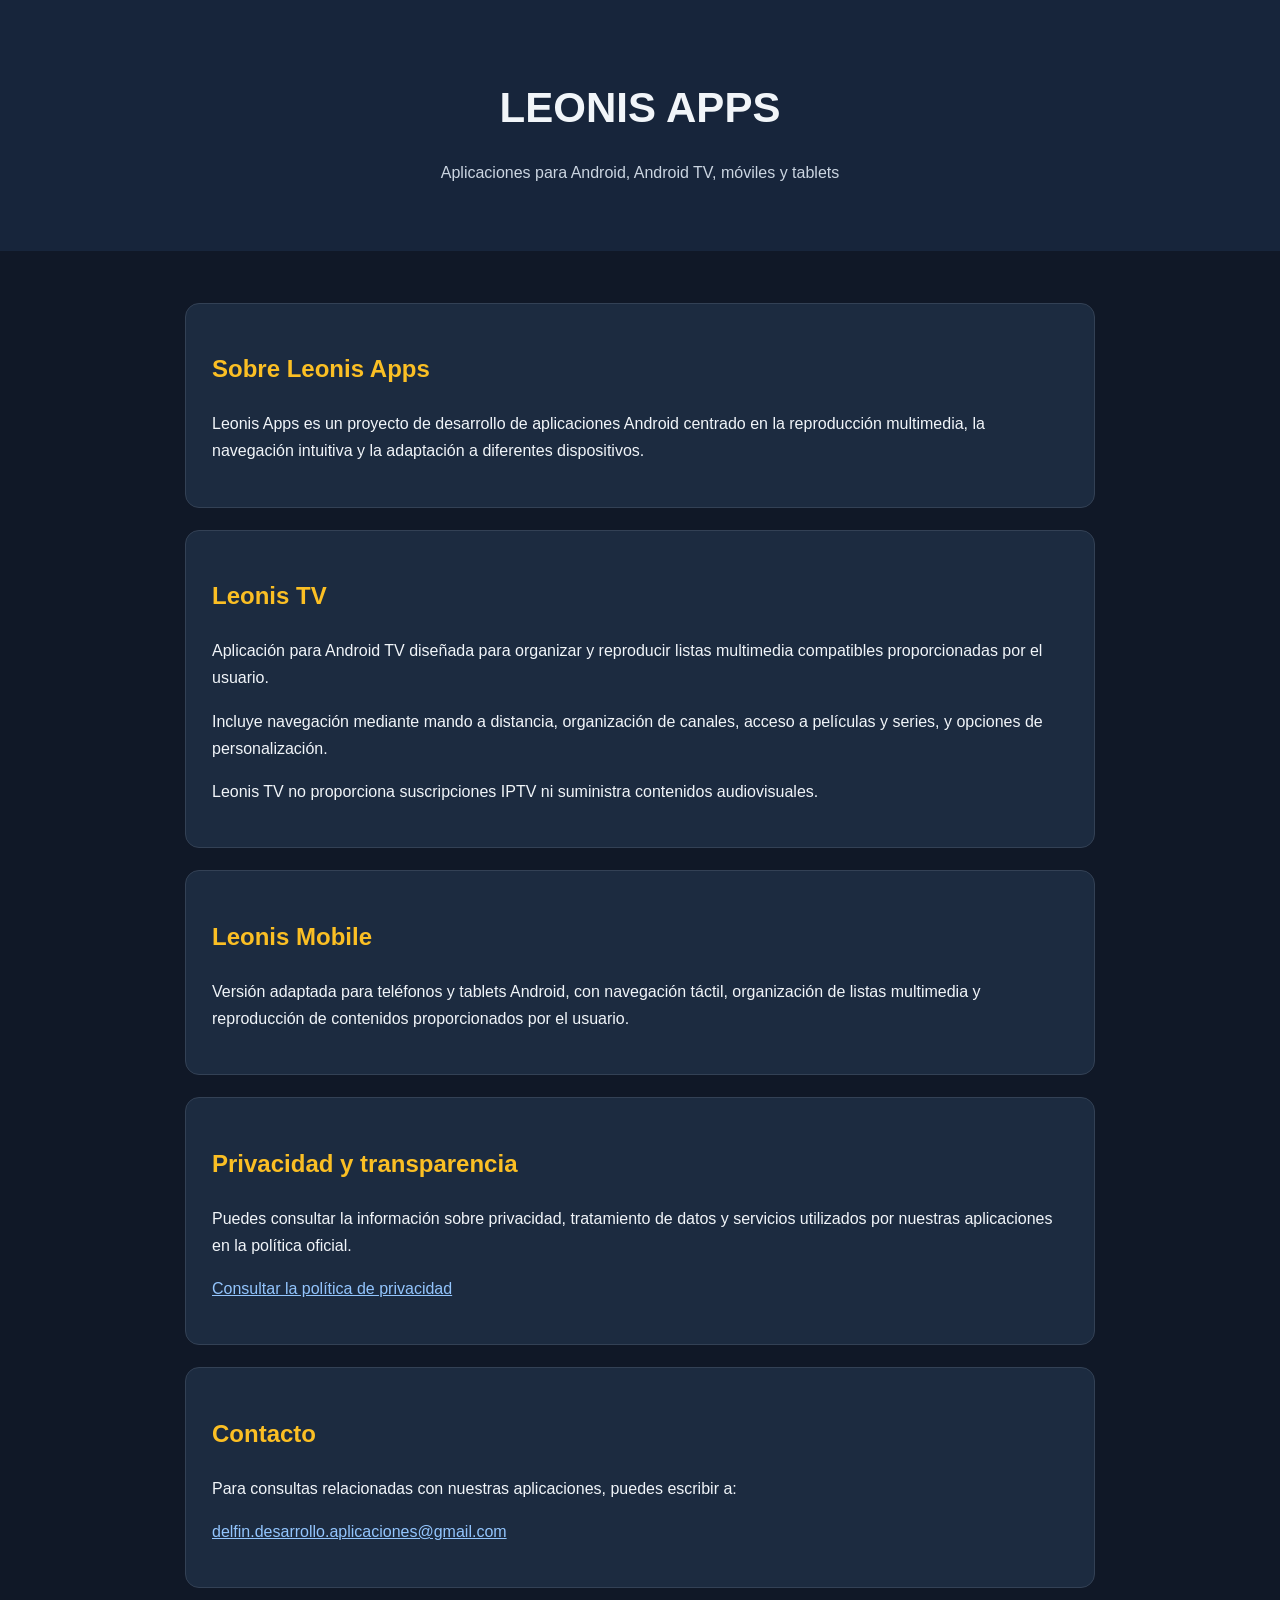
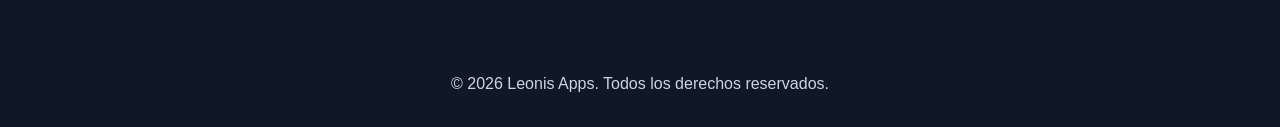
==== index.html @ 9928e3b8 "Create index.html" ====
<!DOCTYPE html>
<html lang="es">
<head>
  <meta charset="UTF-8">
  <meta name="viewport" content="width=device-width, initial-scale=1">
  <meta name="google-adsense-account"
        content="ca-pub-5073431375386624">

  <title>Leonis Apps | Aplicaciones Android</title>
  <meta name="description"
        content="Información oficial sobre las aplicaciones Leonis para Android, Android TV, móviles y tablets.">

  <style>
    * { box-sizing: border-box; }
    body {
      margin: 0;
      background: #101827;
      color: #f1f5f9;
      font-family: Arial, sans-serif;
      line-height: 1.7;
    }
    header {
      text-align: center;
      padding: 72px 20px 48px;
      background: #17253b;
    }
    h1 { font-size: 42px; margin: 0; }
    h2 { color: #fbbf24; }
    .subtitle { color: #cbd5e1; }
    main { max-width: 950px; margin: auto; padding: 30px 20px; }
    section {
      background: #1c2b40;
      border: 1px solid #334155;
      border-radius: 14px;
      padding: 26px;
      margin: 22px 0;
    }
    a { color: #93c5fd; }
    a:focus-visible {
      outline: 3px solid #fbbf24;
      outline-offset: 4px;
    }
    footer {
      text-align: center;
      padding: 30px 20px;
      color: #cbd5e1;
    }
  </style>
</head>

<body>
  <header>
    <h1>LEONIS APPS</h1>
    <p class="subtitle">
      Aplicaciones para Android, Android TV, móviles y tablets
    </p>
  </header>

  <main>
    <section>
      <h2>Sobre Leonis Apps</h2>
      <p>
        Leonis Apps es un proyecto de desarrollo de
        aplicaciones Android centrado en la reproducción
        multimedia, la navegación intuitiva y la
        adaptación a diferentes dispositivos.
      </p>
    </section>

    <section>
      <h2>Leonis TV</h2>
      <p>
        Aplicación para Android TV diseñada para organizar
        y reproducir listas multimedia compatibles
        proporcionadas por el usuario.
      </p>
      <p>
        Incluye navegación mediante mando a distancia,
        organización de canales, acceso a películas y
        series, y opciones de personalización.
      </p>
      <p>
        Leonis TV no proporciona suscripciones IPTV ni
        suministra contenidos audiovisuales.
      </p>
    </section>

    <section>
      <h2>Leonis Mobile</h2>
      <p>
        Versión adaptada para teléfonos y tablets Android,
        con navegación táctil, organización de listas
        multimedia y reproducción de contenidos
        proporcionados por el usuario.
      </p>
    </section>

    <section>
      <h2>Privacidad y transparencia</h2>
      <p>
        Puedes consultar la información sobre privacidad,
        tratamiento de datos y servicios utilizados por
        nuestras aplicaciones en la política oficial.
      </p>
      <p>
        <a href="https://delfindesarrolloaplicaciones.github.io/leonis-privacy/">
          Consultar la política de privacidad
        </a>
      </p>
    </section>

    <section>
      <h2>Contacto</h2>
      <p>
        Para consultas relacionadas con nuestras
        aplicaciones, puedes escribir a:
      </p>
      <p>
        <a href="mailto:delfin.desarrollo.aplicaciones@gmail.com">
          delfin.desarrollo.aplicaciones@gmail.com
        </a>
      </p>
    </section>
  </main>

  <footer>
    © 2026 Leonis Apps. Todos los derechos reservados.
  </footer>
</body>
</html>
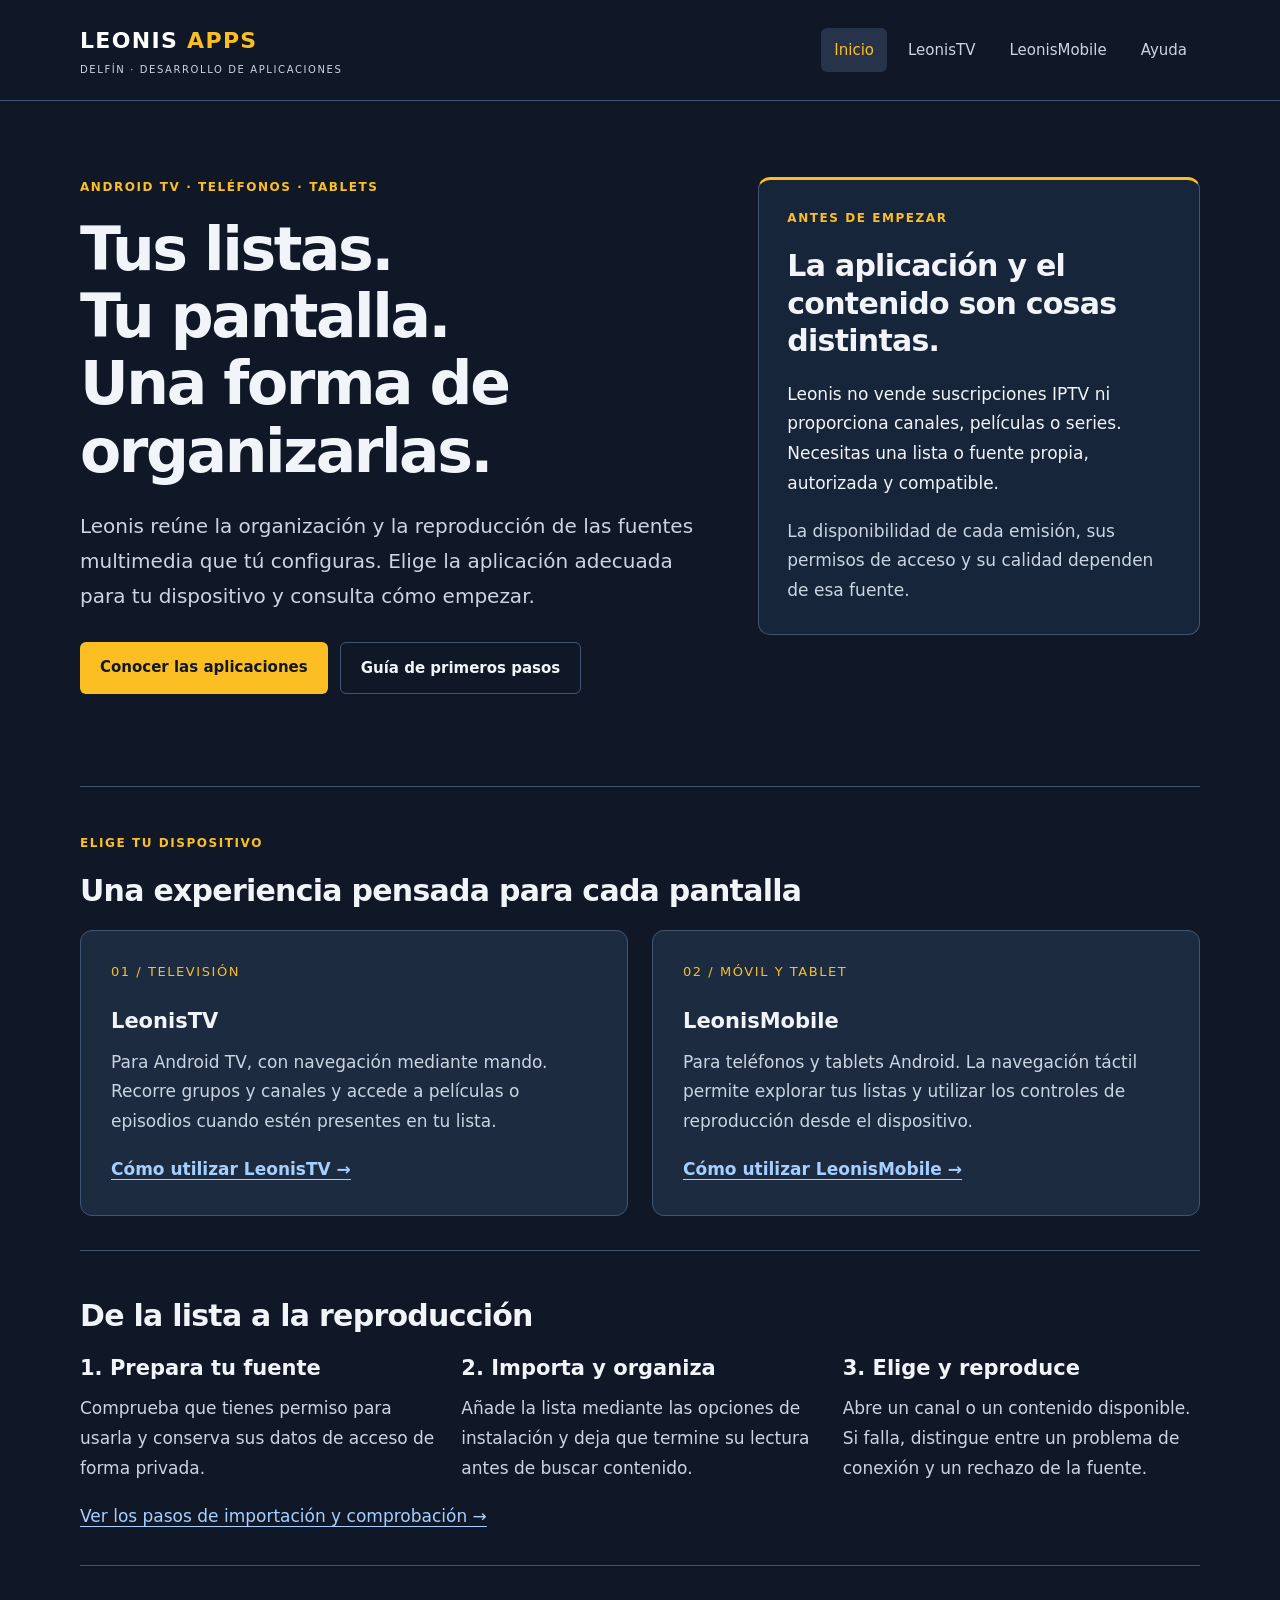
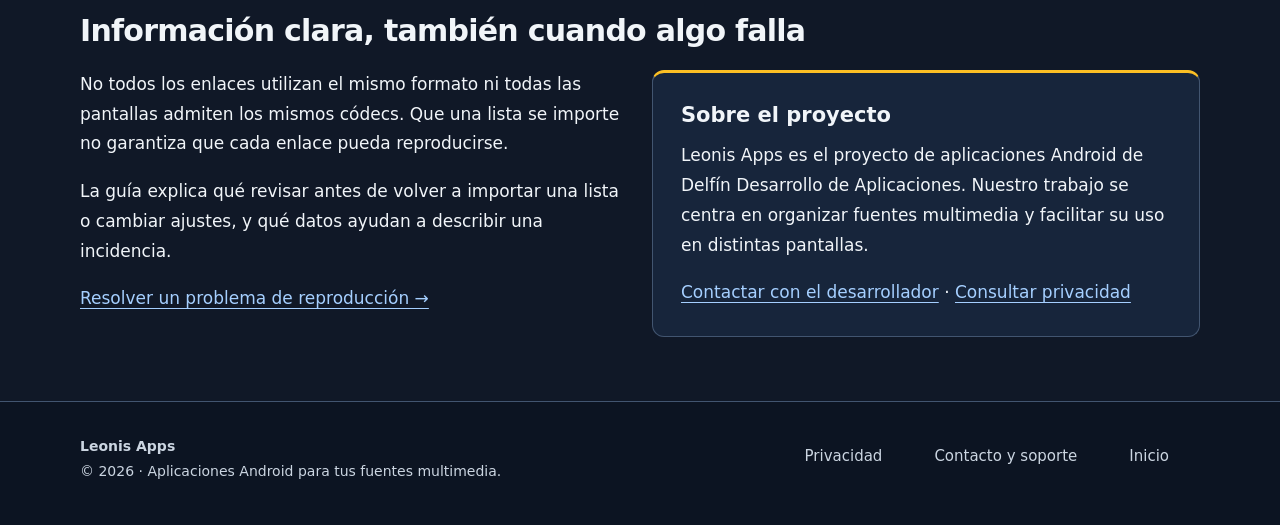
==== commit bc11de65: "Improve Leonis application pages and practical help (approved 2026-10-25)" ====
--- a/index.html
+++ b/index.html
@@ -1,131 +1,12 @@
-
-<!DOCTYPE html>
-<html lang="es">
-<head>
-  <meta charset="UTF-8">
-  <meta name="viewport" content="width=device-width, initial-scale=1">
-  <meta name="google-adsense-account"
-        content="ca-pub-5073431375386624">
-
-  <title>Leonis Apps | Aplicaciones Android</title>
-  <meta name="description"
-        content="Información oficial sobre las aplicaciones Leonis para Android, Android TV, móviles y tablets.">
-
-  <style>
-    * { box-sizing: border-box; }
-    body {
-      margin: 0;
-      background: #101827;
-      color: #f1f5f9;
-      font-family: Arial, sans-serif;
-      line-height: 1.7;
-    }
-    header {
-      text-align: center;
-      padding: 72px 20px 48px;
-      background: #17253b;
-    }
-    h1 { font-size: 42px; margin: 0; }
-    h2 { color: #fbbf24; }
-    .subtitle { color: #cbd5e1; }
-    main { max-width: 950px; margin: auto; padding: 30px 20px; }
-    section {
-      background: #1c2b40;
-      border: 1px solid #334155;
-      border-radius: 14px;
-      padding: 26px;
-      margin: 22px 0;
-    }
-    a { color: #93c5fd; }
-    a:focus-visible {
-      outline: 3px solid #fbbf24;
-      outline-offset: 4px;
-    }
-    footer {
-      text-align: center;
-      padding: 30px 20px;
-      color: #cbd5e1;
-    }
-  </style>
-</head>
-
-<body>
-  <header>
-    <h1>LEONIS APPS</h1>
-    <p class="subtitle">
-      Aplicaciones para Android, Android TV, móviles y tablets
-    </p>
-  </header>
-
-  <main>
-    <section>
-      <h2>Sobre Leonis Apps</h2>
-      <p>
-        Leonis Apps es un proyecto de desarrollo de
-        aplicaciones Android centrado en la reproducción
-        multimedia, la navegación intuitiva y la
-        adaptación a diferentes dispositivos.
-      </p>
-    </section>
-
-    <section>
-      <h2>Leonis TV</h2>
-      <p>
-        Aplicación para Android TV diseñada para organizar
-        y reproducir listas multimedia compatibles
-        proporcionadas por el usuario.
-      </p>
-      <p>
-        Incluye navegación mediante mando a distancia,
-        organización de canales, acceso a películas y
-        series, y opciones de personalización.
-      </p>
-      <p>
-        Leonis TV no proporciona suscripciones IPTV ni
-        suministra contenidos audiovisuales.
-      </p>
-    </section>
-
-    <section>
-      <h2>Leonis Mobile</h2>
-      <p>
-        Versión adaptada para teléfonos y tablets Android,
-        con navegación táctil, organización de listas
-        multimedia y reproducción de contenidos
-        proporcionados por el usuario.
-      </p>
-    </section>
-
-    <section>
-      <h2>Privacidad y transparencia</h2>
-      <p>
-        Puedes consultar la información sobre privacidad,
-        tratamiento de datos y servicios utilizados por
-        nuestras aplicaciones en la política oficial.
-      </p>
-      <p>
-        <a href="https://delfindesarrolloaplicaciones.github.io/leonis-privacy/">
-          Consultar la política de privacidad
-        </a>
-      </p>
-    </section>
-
-    <section>
-      <h2>Contacto</h2>
-      <p>
-        Para consultas relacionadas con nuestras
-        aplicaciones, puedes escribir a:
-      </p>
-      <p>
-        <a href="mailto:delfin.desarrollo.aplicaciones@gmail.com">
-          delfin.desarrollo.aplicaciones@gmail.com
-        </a>
-      </p>
-    </section>
-  </main>
-
-  <footer>
-    © 2026 Leonis Apps. Todos los derechos reservados.
-  </footer>
-</body>
-</html>
+<!doctype html>
+<html lang="es"><head><meta charset="utf-8"><meta name="viewport" content="width=device-width, initial-scale=1"><meta name="description" content="Conoce LeonisTV y LeonisMobile: aplicaciones para organizar y reproducir tus listas multimedia en Android. Guías de uso, compatibilidad y soporte.">
+<meta name="google-adsense-account" content="ca-pub-5073431375386624">
+<title>Tus listas multimedia, organizadas | Leonis Apps</title><link rel="stylesheet" href="assets/site.css"></head>
+<body><a class="skip" href="#contenido">Saltar al contenido</a><header class="site-header"><div class="wrap header-inner"><a class="brand" href="index.html">LEONIS<span> APPS</span><small>DELFÍN · DESARROLLO DE APLICACIONES</small></a><nav aria-label="Navegación principal"><a href="index.html" aria-current="page">Inicio</a><a href="leonis-tv.html">LeonisTV</a><a href="leonis-mobile.html">LeonisMobile</a><a href="ayuda.html">Ayuda</a></nav></div></header>
+<main id="contenido" class="wrap">
+<div class="hero"><div><p class="eyebrow">Android TV · Teléfonos · Tablets</p><h1>Tus listas.<br>Tu pantalla.<br>Una forma de organizarlas.</h1><p class="lead">Leonis reúne la organización y la reproducción de las fuentes multimedia que tú configuras. Elige la aplicación adecuada para tu dispositivo y consulta cómo empezar.</p><div class="actions"><a class="button" href="#aplicaciones">Conocer las aplicaciones</a><a class="button secondary" href="ayuda.html">Guía de primeros pasos</a></div></div><aside class="aside"><p class="eyebrow">Antes de empezar</p><h2>La aplicación y el contenido son cosas distintas.</h2><p>Leonis no vende suscripciones IPTV ni proporciona canales, películas o series. Necesitas una lista o fuente propia, autorizada y compatible.</p><p class="muted">La disponibilidad de cada emisión, sus permisos de acceso y su calidad dependen de esa fuente.</p></aside></div>
+<section class="section" id="aplicaciones"><p class="eyebrow">Elige tu dispositivo</p><h2>Una experiencia pensada para cada pantalla</h2><div class="grid"><article class="card"><span class="number">01 / TELEVISIÓN</span><h3>LeonisTV</h3><p>Para Android TV, con navegación mediante mando. Recorre grupos y canales y accede a películas o episodios cuando estén presentes en tu lista.</p><a href="leonis-tv.html">Cómo utilizar LeonisTV →</a></article><article class="card"><span class="number">02 / MÓVIL Y TABLET</span><h3>LeonisMobile</h3><p>Para teléfonos y tablets Android. La navegación táctil permite explorar tus listas y utilizar los controles de reproducción desde el dispositivo.</p><a href="leonis-mobile.html">Cómo utilizar LeonisMobile →</a></article></div></section>
+<section class="section"><h2>De la lista a la reproducción</h2><div class="grid three"><article><h3>1. Prepara tu fuente</h3><p class="muted">Comprueba que tienes permiso para usarla y conserva sus datos de acceso de forma privada.</p></article><article><h3>2. Importa y organiza</h3><p class="muted">Añade la lista mediante las opciones de instalación y deja que termine su lectura antes de buscar contenido.</p></article><article><h3>3. Elige y reproduce</h3><p class="muted">Abre un canal o un contenido disponible. Si falla, distingue entre un problema de conexión y un rechazo de la fuente.</p></article></div><a href="ayuda.html#importar">Ver los pasos de importación y comprobación →</a></section>
+<section class="section"><h2>Información clara, también cuando algo falla</h2><div class="grid"><div><p>No todos los enlaces utilizan el mismo formato ni todas las pantallas admiten los mismos códecs. Que una lista se importe no garantiza que cada enlace pueda reproducirse.</p><p>La guía explica qué revisar antes de volver a importar una lista o cambiar ajustes, y qué datos ayudan a describir una incidencia.</p><a href="ayuda.html#diagnostico">Resolver un problema de reproducción →</a></div><div class="aside"><h3>Sobre el proyecto</h3><p>Leonis Apps es el proyecto de aplicaciones Android de Delfín Desarrollo de Aplicaciones. Nuestro trabajo se centra en organizar fuentes multimedia y facilitar su uso en distintas pantallas.</p><p><a href="ayuda.html#contacto">Contactar con el desarrollador</a> · <a href="leonis-privacy/">Consultar privacidad</a></p></div></div></section>
+</main>
+<footer class="site-footer"><div class="wrap footer-inner"><div><strong>Leonis Apps</strong><br>© 2026 · Aplicaciones Android para tus fuentes multimedia.</div><nav aria-label="Información y contacto"><a href="leonis-privacy/">Privacidad</a><a href="ayuda.html#contacto">Contacto y soporte</a><a href="index.html">Inicio</a></nav></div></footer></body></html>
--- a/assets/site.css
+++ b/assets/site.css
@@ -0,0 +1,5 @@
+
+:root{color-scheme:dark;--bg:#101827;--panel:#17253b;--card:#1c2b40;--text:#f1f5f9;--muted:#cbd5e1;--gold:#fbbf24;--line:#425570;--link:#a5cfff}
+*{box-sizing:border-box}html{scroll-behavior:smooth;scroll-padding-top:24px}body{margin:0;background:var(--bg);color:var(--text);font:17px/1.75 system-ui,-apple-system,"Segoe UI",sans-serif}a{color:var(--link);text-underline-offset:.22em}a:hover{color:#fff}a:focus-visible,summary:focus-visible{outline:3px solid var(--gold);outline-offset:5px;border-radius:2px}.skip{position:absolute;left:16px;top:-100px;z-index:5;background:var(--gold);color:#101827;padding:12px}.skip:focus{top:10px}.wrap{width:min(1120px,calc(100% - 48px));margin:auto}.site-header{border-bottom:1px solid var(--line);background:var(--bg)}.header-inner{display:flex;align-items:center;justify-content:space-between;gap:24px;min-height:100px;padding-block:18px}.brand{font-size:22px;letter-spacing:.06em;font-weight:850;text-decoration:none;color:#fff;white-space:nowrap}.brand span{color:var(--gold)}.brand small{display:block;font-size:10px;letter-spacing:.16em;color:var(--muted);font-weight:500}nav{display:flex;gap:8px;flex-wrap:wrap}nav a{padding:9px 13px;text-decoration:none;font-size:15px;border-radius:6px;color:var(--muted)}nav a[aria-current=page]{color:var(--gold);background:#26334b}main{padding-bottom:64px}.hero{padding:76px 0 58px;display:grid;grid-template-columns:1.4fr 1fr;gap:60px;align-items:start}.eyebrow{color:var(--gold);text-transform:uppercase;font-weight:700;letter-spacing:.13em;font-size:12px;margin:0 0 18px}h1{font-size:clamp(36px,5vw,60px);line-height:1.12;letter-spacing:-.04em;margin:0 0 24px;max-width:800px}h2{font-size:30px;line-height:1.25;letter-spacing:-.025em;margin:0 0 20px}h3{font-size:21px;line-height:1.35;margin:0 0 12px}p{margin:0 0 18px}.lead{font-size:20px;color:var(--muted);max-width:720px}.muted{color:var(--muted)}.button{display:inline-block;background:var(--gold);color:#101827;padding:12px 20px;border-radius:6px;text-decoration:none;font-weight:750;font-size:15px}.button:hover{background:#ffe097;color:#101827}.button.secondary{background:transparent;color:var(--text);border:1px solid var(--line)}.actions{display:flex;gap:12px;flex-wrap:wrap;margin-top:28px}.aside{background:var(--panel);border:1px solid var(--line);border-radius:12px;padding:28px;border-top:3px solid var(--gold)}.aside p:last-child{margin-bottom:0}.section{padding-top:46px;border-top:1px solid var(--line);margin-top:34px}.grid{display:grid;grid-template-columns:repeat(2,minmax(0,1fr));gap:24px}.three{grid-template-columns:repeat(3,minmax(0,1fr))}.card{background:var(--card);border:1px solid var(--line);border-radius:12px;padding:30px}.card .number{font-size:13px;color:var(--gold);letter-spacing:.12em;display:block;margin-bottom:24px}.card p{color:var(--muted)}.card p:last-child{margin-bottom:0}.card a{font-weight:650}.note{border-left:3px solid var(--gold);background:var(--panel);padding:22px 26px;margin:28px 0}.note p:last-child{margin:0}.prose{max-width:800px}.page-head{padding:64px 0 32px}.page-head h1{font-size:clamp(34px,5vw,52px)}ul,ol{padding-left:24px;margin:14px 0 24px}li{margin-bottom:9px}.steps{counter-reset:step;list-style:none;padding:0}.steps li{position:relative;padding:0 0 25px 58px;border-bottom:1px solid var(--line);margin-bottom:25px}.steps li:before{counter-increment:step;content:counter(step);position:absolute;left:0;top:0;color:var(--gold);background:#273650;width:36px;height:36px;border-radius:50%;text-align:center;font-weight:750;line-height:36px}.steps strong{display:block}.toc{display:flex;flex-wrap:wrap;gap:10px 20px;padding:20px 0 28px}.toc a{font-size:15px}.table-wrap{overflow-x:auto}table{border-collapse:collapse;width:100%;font-size:15px}th,td{padding:16px;text-align:left;vertical-align:top;border-bottom:1px solid var(--line)}th{color:var(--gold);background:var(--panel)}caption{text-align:left;margin-bottom:15px;color:var(--muted)}details{border-top:1px solid var(--line);padding:18px 0}summary{font-weight:700;cursor:pointer;padding:4px 0}details p{margin-top:16px}.contact{overflow-wrap:anywhere}.site-footer{border-top:1px solid var(--line);padding:32px 0 42px;background:#0c1422;font-size:14px;color:var(--muted)}.footer-inner{display:flex;justify-content:space-between;gap:24px;flex-wrap:wrap}.site-footer a{margin-right:18px}.small{font-size:14px}.section-title{display:flex;justify-content:space-between;gap:20px;align-items:baseline}section[id]{scroll-margin-top:28px}
+@media(max-width:760px){.wrap{width:calc(100% - 32px)}.header-inner{display:block;min-height:0}.header-inner nav{margin-top:14px;gap:2px}nav a{padding:10px 9px}.hero{grid-template-columns:1fr;gap:26px;padding:42px 0 24px}.hero h1{font-size:40px}.grid,.three{grid-template-columns:1fr}.card{padding:24px}.section{padding-top:32px}.page-head{padding-top:38px}.lead{font-size:18px}h2{font-size:27px}.section-title{display:block}.footer-inner{display:block}.site-footer nav{margin-top:14px}}
+@media(prefers-reduced-motion:reduce){html{scroll-behavior:auto}}@media print{body{background:#fff;color:#000}.site-header,.site-footer,.actions{display:none}.card,.aside,.note{background:#fff;color:#000}.muted,.lead,.card p{color:#222}a{color:#000}.wrap{width:100%}}
